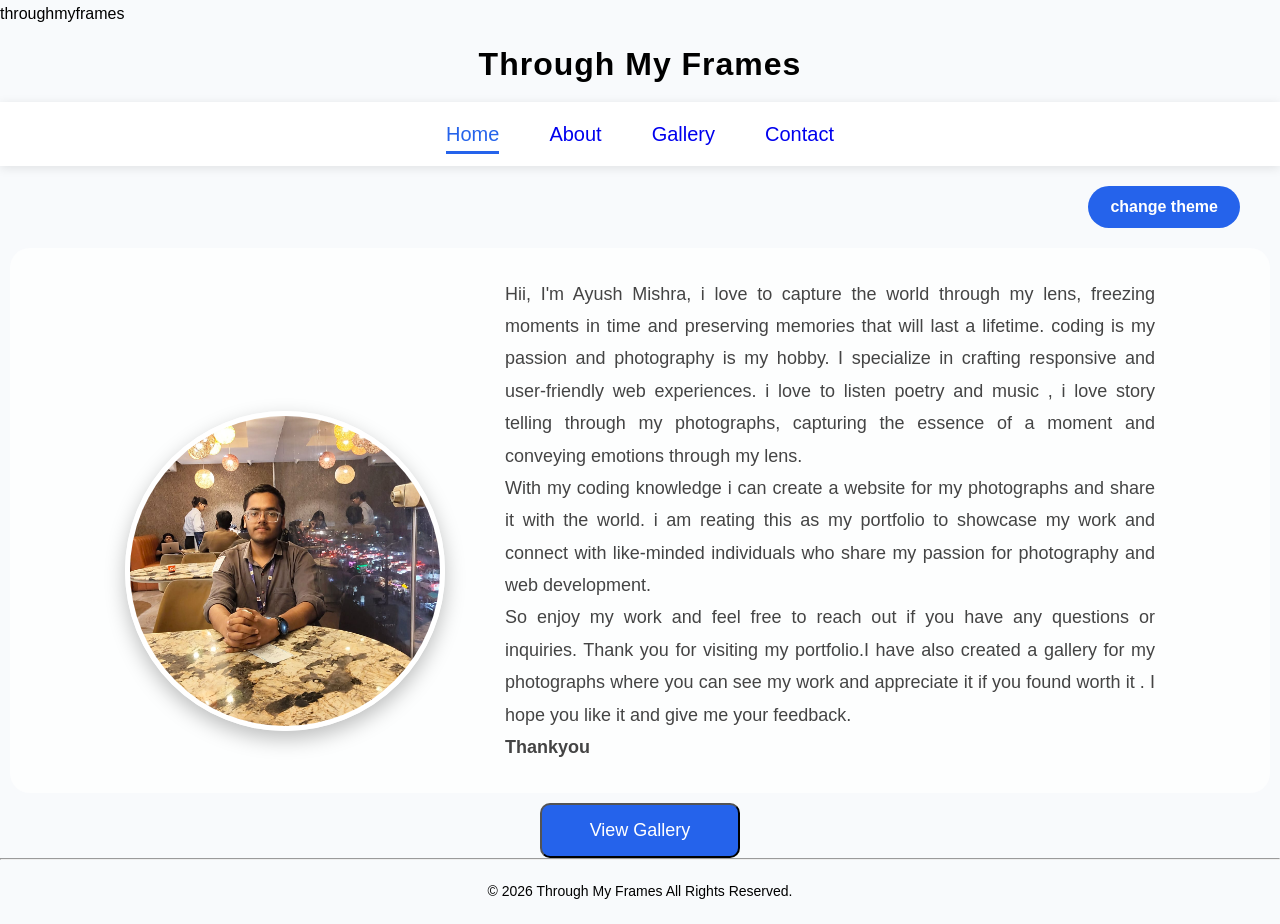
==== pages/index.html @ 6e07dfb7 "Added a dark mode feature on home screen" ====
<!DOCTYPE html>
<html lang="en">
<head>
    <meta charset="UTF-8">
    <meta name="viewport" content="width=device-width, initial-scale=1.0">
    <title>through my frames</title>
     <link rel="stylesheet" href="../CSS/style.css">
      
</head>
<body>
    <header>
         <p>throughmyframes</p>
    </header>

    <h1>Through my frames</h1>

    <div class="navbar">
         <ul>
            <li><a href="index.html" target="main" class="active">Home</a></li>
            <li><a href="about.html" target="main">About</a></li>
            <li><a href="gallery.html" target="main">Gallery</a></li>
            <li><a href="contact.html" target="main">Contact</a></li>
             
        </ul>
         </div>

         <!-- adding  a button to change theme -->

          <div class="theme-container">
    <button id="themeBtn">
        change theme
    </button>
</div>
                   <!--  main content -->
                     
         <div class="content">
            <img src="../images/ayush_Home.jpeg" class="profile" alt="ayush" >
             
            <p  id="intro"> 
                Hii, I'm Ayush Mishra, i love to capture the world through my lens, freezing moments 
                in time and preserving memories that will last a lifetime. coding is my passion and 
                photography is my hobby. I specialize in crafting responsive and user-friendly web experiences.
                 i love to listen poetry and music , i love story telling through my photographs, capturing
                  the essence of a moment and conveying emotions through my lens.
                         <br>
                  With my coding knowledge i can create a website for my photographs and share it with the world. 
                  i am reating this as my portfolio to showcase my work and connect with like-minded individuals 
                  who share my passion for photography and web development. 
                   <br>
                   So enjoy my work and feel free to reach out if you have any questions or inquiries.
                Thank you for visiting my portfolio.I have also created a gallery for my photographs 
                where you can see my work and appreciate it if you found worth it .
                   I hope you like it and give me your feedback.
                  <br>
                  <b>Thankyou</b>
                  
            </p>
         </div>

 
<div class="button">
    <button id="gallery-button" onclick="window.location.href='gallery.html'"> View Gallery</button>
</div> 

<hr>
     
    <footer class="footer">
        <p> © 2026 Through My Frames
All Rights Reserved.</p>
    </footer>



    <script src="../Javascript/script.js"></script>
</body>
</html>
---- CSS/style.css ----
*{
    padding: 0;
    margin: 0;
    box-sizing: border-box;
    font-family: Arial, Helvetica, sans-serif;
}
body{
    background-color:#f8fafc;
    color: #000000;
    line-height: 1.7;
    font-family: Arial, Helvetica, sans-serif;
    background-size: cover;
}
h1{
    text-align: center;
    font-weight: bold;
    margin: 10px;
    text-transform: capitalize;
    letter-spacing: 1px;
     

}
.navbar ul{
    min-height:55px;
    box-shadow: 0 2px 10px rgba(0, 0, 0, 0.1);
    border:  none;
    background-color: white;
     padding: 15px 0px;
    display: flex;
    flex-direction: row;
    justify-content: center;
    gap: 50px;
    list-style-type: none;
    text-decoration: none;
    flex-wrap: wrap;
     
}

.theme-container{
    display:flex;
    justify-content:flex-end;
    margin:20px 40px;
}

#themeBtn{
    background:#2563eb;
    color:white;
    border:none;
    padding:12px 22px;
    border-radius:30px;
    font-size:16px;
    font-weight:600;
    cursor:pointer;
    transition:.3s;
}

#themeBtn:hover{
    background:#1d4ed8;
    transform:scale(1.05);
}


li a{
    text-decoration: none;
     transition: 0.3s;
    text-transform: capitalize;
    font-size: 20px;
}

li a:hover{
    color: #2563eb;
    text-decoration: underline;
    transition: smooth 0.3s;
     }

.active{

    color:#2563eb;

    border-bottom:3px solid #2563eb;

    padding-bottom:6px;

}
 .content{
    background: rgba(255, 255, 255, 0.75);
    border-radius: 20px;
    padding: 30px;
    display: flex;
    justify-content: center;
    align-items: center;
    position: static;
    margin: 10px;
    gap: 60px;

 }
 
 img{
    aspect-ratio: 1/1;
    object-fit: cover;
    box-shadow: 0px 8px 20px rgba(0, 0, 0, 0.25);
    width:320px; 
    border: 5px solid white;
    border-radius: 50%;
    margin-top: 100px;
    display:block;
     transition: 0.3;}

    .profile:hover{
        transform:scale(1.05);
    }

#intro{ font-size: 18px; 
    color: #444;
    line-height: 1.8;     /*photo ke bagal me itni sgandaar tarike se content kaise likha hai. */
    text-align: justify;
    max-width:650px;
}
 

.button{
   display: flex;
   justify-content: center;
    align-items: center;
    
}  
#gallery-button{
    width: 200px;
    text-align: center;
    padding: 15px 40px;
    font-size: 18px;
    border-radius: 10px;
    background-color: #2563eb;
    transition: 0.3s;
    cursor: pointer;
    color: white;
}
button:hover{
    background-color: #1d4ed8;
    cursor: pointer;
    scale: 1.05;
}


footer{
    text-align: center;
    padding: 20px;
    background-color: #f8fafc;
    color: #000000;
    font-size: 14px;
}


.dark{
    background-color:#111827;
    color:white;
}
  
.dark .navbar ul{
    background:#1f2937;
    color:white;
}

/*
.dark .content{
    background:#1e293b;
}
*/

.dark .footer{
    background:#1f2937;
}  

/* 📱 Bade Mobile
+
📱 Tablet (Portrait Mode)
----------------------------------resposive design ----------------------- */




@media (max-width:768px){

    h1{
        font-size:34px;
    }

    .content{
        flex-direction:column;
        align-items:center;
        text-align:center;
    }

    .profile{
        width:240px;

        height:240px;

        margin-top: 20px;

        margin-bottom:20px;
    }

    .navbar ul{
        gap:10px;
    }

    .gallery{
        grid-template-columns:1fr;
        padding:15px;
    }

    .content{

padding:20px;

gap:30px;

}

#intro{

text-align:center;

font-size:16px;

}

#gallery-button{

width:180px;

font-size:16px;

}

footer{

padding:15px;

font-size:13px;

}

}


 

/* 
👉 Chhote Mobile Phones----------------for tablet------------------------- */



@media (max-width:480px){

    h1{
        font-size:28px;
    }

    header p{
        font-size:18px;
    }

    
    .profile{

width:180px;

height:180px;

}

    .content{

padding:20px;

gap:30px;

}

#intro{

text-align:center;

font-size:16px;

}

#gallery-button{

width:180px;

font-size:16px;

}

footer{

padding:15px;

font-size:13px;

}

}
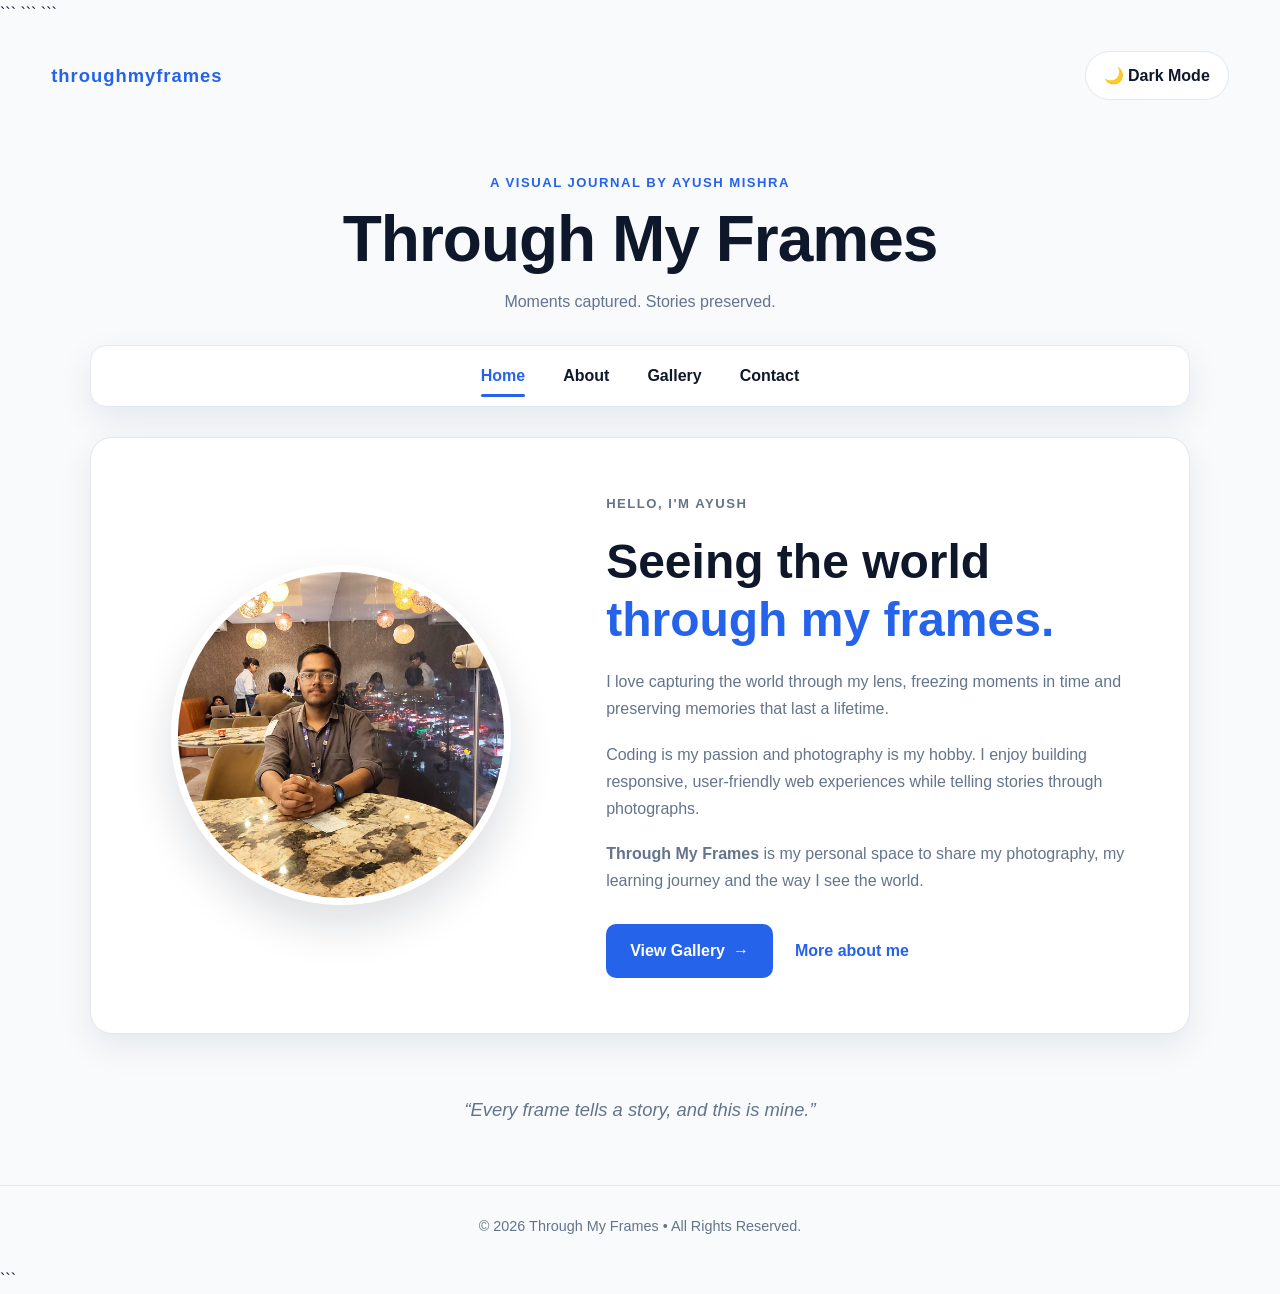
==== commit 434ddb44: "added local storage feature" ====
--- a/pages/index.html
+++ b/pages/index.html
@@ -1,76 +1,150 @@
-<!DOCTYPE html>
+ <!DOCTYPE html>
+
 <html lang="en">
 <head>
     <meta charset="UTF-8">
     <meta name="viewport" content="width=device-width, initial-scale=1.0">
-    <title>through my frames</title>
-     <link rel="stylesheet" href="../CSS/style.css">
-      
+    <title>Through My Frames</title>
+
+```
+<link rel="stylesheet" href="../CSS/style.css">
+```
+
 </head>
 <body>
-    <header>
-         <p>throughmyframes</p>
-    </header>
 
-    <h1>Through my frames</h1>
+```
+<header class="site-header">
+    <a class="brand" href="index.html">
+        throughmyframes
+    </a>
 
-    <div class="navbar">
-         <ul>
-            <li><a href="index.html" target="main" class="active">Home</a></li>
-            <li><a href="about.html" target="main">About</a></li>
-            <li><a href="gallery.html" target="main">Gallery</a></li>
-            <li><a href="contact.html" target="main">Contact</a></li>
-             
-        </ul>
-         </div>
-
-         <!-- adding  a button to change theme -->
-
-          <div class="theme-container">
-    <button id="themeBtn">
-        change theme
+    <button class="theme-btn" id="themeBtn" type="button">
+        🌙 Dark Mode
     </button>
-</div>
-                   <!--  main content -->
-                     
-         <div class="content">
-            <img src="../images/ayush_Home.jpeg" class="profile" alt="ayush" >
-             
-            <p  id="intro"> 
-                Hii, I'm Ayush Mishra, i love to capture the world through my lens, freezing moments 
-                in time and preserving memories that will last a lifetime. coding is my passion and 
-                photography is my hobby. I specialize in crafting responsive and user-friendly web experiences.
-                 i love to listen poetry and music , i love story telling through my photographs, capturing
-                  the essence of a moment and conveying emotions through my lens.
-                         <br>
-                  With my coding knowledge i can create a website for my photographs and share it with the world. 
-                  i am reating this as my portfolio to showcase my work and connect with like-minded individuals 
-                  who share my passion for photography and web development. 
-                   <br>
-                   So enjoy my work and feel free to reach out if you have any questions or inquiries.
-                Thank you for visiting my portfolio.I have also created a gallery for my photographs 
-                where you can see my work and appreciate it if you found worth it .
-                   I hope you like it and give me your feedback.
-                  <br>
-                  <b>Thankyou</b>
-                  
-            </p>
-         </div>
-
- 
-<div class="button">
-    <button id="gallery-button" onclick="window.location.href='gallery.html'"> View Gallery</button>
-</div> 
-
-<hr>
-     
-    <footer class="footer">
-        <p> © 2026 Through My Frames
-All Rights Reserved.</p>
-    </footer>
+</header>
 
 
+<main>
 
-    <script src="../Javascript/script.js"></script>
+    <section class="hero-heading">
+        <p class="eyebrow">
+            A visual journal by Ayush Mishra
+        </p>
+
+        <h1>
+            Through My Frames
+        </h1>
+
+        <p class="hero-subtitle">
+            Moments captured. Stories preserved.
+        </p>
+    </section>
+
+
+    <nav class="navbar" aria-label="Main navigation">
+
+        <a class="active" href="index.html">
+            Home
+        </a>
+
+        <a href="about.html">
+            About
+        </a>
+
+        <a href="gallery.html">
+            Gallery
+        </a>
+
+        <a href="contact.html">
+            Contact
+        </a>
+
+    </nav>
+
+
+    <section class="home-hero">
+
+        <div class="profile-wrap">
+
+            <img
+                src="../images/ayush_Home.jpeg"
+                alt="Portrait of Ayush Mishra"
+                class="profile"
+            >
+
+        </div>
+
+
+        <div class="home-copy">
+
+            <p class="eyebrow">
+                Hello, I'm Ayush
+            </p>
+
+            <h2>
+                Seeing the world
+                <span>through my frames.</span>
+            </h2>
+
+            <p>
+                I love capturing the world through my lens, freezing moments
+                in time and preserving memories that last a lifetime.
+            </p>
+
+            <p>
+                Coding is my passion and photography is my hobby. I enjoy
+                building responsive, user-friendly web experiences while
+                telling stories through photographs.
+            </p>
+
+            <p>
+                <strong>Through My Frames</strong> is my personal space to
+                share my photography, my learning journey and the way I see
+                the world.
+            </p>
+
+
+            <div class="hero-actions">
+
+                <a class="primary-btn" href="gallery.html">
+                    View Gallery
+                    <span>→</span>
+                </a>
+
+                <a class="text-btn" href="about.html">
+                    More about me
+                </a>
+
+            </div>
+
+        </div>
+
+    </section>
+
+
+    <section class="home-note">
+
+        <p>
+            “Every frame tells a story, and this is mine.”
+        </p>
+
+    </section>
+
+</main>
+
+
+<footer class="footer">
+
+    <p>
+        © 2026 Through My Frames • All Rights Reserved.
+    </p>
+
+</footer>
+
+
+<script src="../Javascript/script.js"></script>
+```
+
 </body>
-</html>+</html>
--- a/CSS/style.css
+++ b/CSS/style.css
@@ -1,306 +1,546 @@
-*{
+ /* =========================================
+   THROUGH MY FRAMES — GLOBAL DESIGN SYSTEM
+========================================= */
+
+:root {
+    --primary: #2563eb;
+    --primary-dark: #1d4ed8;
+    --bg: #f8fafc;
+    --surface: #ffffff;
+    --surface-soft: #f1f5f9;
+    --text: #0f172a;
+    --muted: #64748b;
+    --border: #e2e8f0;
+    --shadow: 0 12px 35px rgba(15, 23, 42, 0.08);
+    --shadow-hover: 0 20px 45px rgba(15, 23, 42, 0.14);
+    --radius: 22px;
+    --transition: 0.3s ease;
+}
+
+* {
+    margin: 0;
     padding: 0;
-    margin: 0;
     box-sizing: border-box;
+}
+
+html {
+    scroll-behavior: smooth;
+}
+
+body {
+    min-height: 100vh;
+    background: var(--bg);
+    color: var(--text);
     font-family: Arial, Helvetica, sans-serif;
-}
-body{
-    background-color:#f8fafc;
-    color: #000000;
     line-height: 1.7;
-    font-family: Arial, Helvetica, sans-serif;
-    background-size: cover;
-}
-h1{
+    transition: background-color var(--transition), color var(--transition);
+}
+
+a {
+    color: inherit;
+}
+
+button,
+input,
+textarea {
+    font: inherit;
+}
+
+button {
+    cursor: pointer;
+}
+
+.site-header {
+    width: min(1200px, 92%);
+    margin: auto;
+    padding: 24px 0;
+    display: flex;
+    justify-content: space-between;
+    align-items: center;
+}
+
+.brand {
+    color: var(--primary);
+    text-decoration: none;
+    font-size: 1.15rem;
+    font-weight: 700;
+    letter-spacing: 1px;
+}
+
+.theme-btn {
+    padding: 10px 18px;
+    border: 1px solid var(--border);
+    border-radius: 999px;
+    background: var(--surface);
+    color: var(--text);
+    font-weight: 600;
+    transition: transform var(--transition), border-color var(--transition);
+}
+
+.theme-btn:hover {
+    transform: translateY(-2px);
+    border-color: var(--primary);
+}
+
+.hero-heading,
+.page-heading {
+    width: min(1000px, 92%);
+    margin: auto;
     text-align: center;
-    font-weight: bold;
-    margin: 10px;
-    text-transform: capitalize;
-    letter-spacing: 1px;
-     
-
-}
-.navbar ul{
-    min-height:55px;
-    box-shadow: 0 2px 10px rgba(0, 0, 0, 0.1);
-    border:  none;
-    background-color: white;
-     padding: 15px 0px;
-    display: flex;
-    flex-direction: row;
-    justify-content: center;
-    gap: 50px;
-    list-style-type: none;
-    text-decoration: none;
-    flex-wrap: wrap;
-     
-}
-
-.theme-container{
-    display:flex;
-    justify-content:flex-end;
-    margin:20px 40px;
-}
-
-#themeBtn{
-    background:#2563eb;
-    color:white;
-    border:none;
-    padding:12px 22px;
-    border-radius:30px;
-    font-size:16px;
-    font-weight:600;
-    cursor:pointer;
-    transition:.3s;
-}
-
-#themeBtn:hover{
-    background:#1d4ed8;
-    transform:scale(1.05);
-}
-
-
-li a{
-    text-decoration: none;
-     transition: 0.3s;
-    text-transform: capitalize;
-    font-size: 20px;
-}
-
-li a:hover{
-    color: #2563eb;
-    text-decoration: underline;
-    transition: smooth 0.3s;
-     }
-
-.active{
-
-    color:#2563eb;
-
-    border-bottom:3px solid #2563eb;
-
-    padding-bottom:6px;
-
-}
- .content{
-    background: rgba(255, 255, 255, 0.75);
-    border-radius: 20px;
-    padding: 30px;
+    padding: 48px 0 30px;
+}
+
+.hero-heading h1,
+.page-heading h1 {
+    font-size: clamp(2.2rem, 5vw, 4rem);
+    line-height: 1.15;
+    letter-spacing: -1px;
+}
+
+.hero-subtitle,
+.page-heading > p:last-child {
+    margin-top: 12px;
+    color: var(--muted);
+}
+
+.eyebrow {
+    margin-bottom: 8px;
+    color: var(--primary);
+    font-size: 0.82rem;
+    font-weight: 700;
+    letter-spacing: 1.5px;
+    text-transform: uppercase;
+}
+
+.navbar {
+    width: min(1100px, 92%);
+    margin: 0 auto 30px;
+    padding: 16px 22px;
     display: flex;
     justify-content: center;
+    flex-wrap: wrap;
+    gap: 38px;
+    background: var(--surface);
+    border: 1px solid var(--border);
+    border-radius: 16px;
+    box-shadow: var(--shadow);
+}
+
+.navbar a {
+    position: relative;
+    color: var(--text);
+    text-decoration: none;
+    font-weight: 600;
+    transition: color var(--transition);
+}
+
+.navbar a::after {
+    content: "";
+    position: absolute;
+    left: 0;
+    bottom: -7px;
+    width: 0;
+    height: 3px;
+    border-radius: 10px;
+    background: var(--primary);
+    transition: width var(--transition);
+}
+
+.navbar a:hover,
+.navbar a.active {
+    color: var(--primary);
+}
+
+.navbar a:hover::after,
+.navbar a.active::after {
+    width: 100%;
+}
+
+.home-hero,
+.about-layout,
+.contact-layout {
+    width: min(1100px, 92%);
+    margin: 20px auto 60px;
+}
+
+.home-hero {
+    display: grid;
+    grid-template-columns: 0.85fr 1.15fr;
     align-items: center;
-    position: static;
-    margin: 10px;
-    gap: 60px;
-
- }
- 
- img{
-    aspect-ratio: 1/1;
+    gap: 70px;
+    padding: 55px;
+    background: var(--surface);
+    border: 1px solid var(--border);
+    border-radius: var(--radius);
+    box-shadow: var(--shadow);
+}
+
+.profile {
+    width: min(100%, 340px);
+    aspect-ratio: 1;
+    display: block;
+    margin: auto;
     object-fit: cover;
-    box-shadow: 0px 8px 20px rgba(0, 0, 0, 0.25);
-    width:320px; 
-    border: 5px solid white;
+    border: 7px solid var(--surface);
     border-radius: 50%;
-    margin-top: 100px;
-    display:block;
-     transition: 0.3;}
-
-    .profile:hover{
-        transform:scale(1.05);
-    }
-
-#intro{ font-size: 18px; 
-    color: #444;
-    line-height: 1.8;     /*photo ke bagal me itni sgandaar tarike se content kaise likha hai. */
-    text-align: justify;
-    max-width:650px;
-}
- 
-
-.button{
-   display: flex;
-   justify-content: center;
+    box-shadow: var(--shadow-hover);
+    transition: transform var(--transition);
+}
+
+.profile:hover,
+.about-image:hover {
+    transform: scale(1.035);
+}
+
+.home-copy h2,
+.about-visual h2,
+.contact-info h2,
+.contact-form-card h2 {
+    margin-bottom: 20px;
+    font-size: clamp(1.8rem, 4vw, 3rem);
+    line-height: 1.2;
+}
+
+.home-copy h2 span {
+    color: var(--primary);
+}
+
+.home-copy p,
+.about-copy p,
+.contact-intro {
+    margin-bottom: 18px;
+    color: var(--muted);
+}
+
+.hero-actions {
+    display: flex;
     align-items: center;
-    
-}  
-#gallery-button{
-    width: 200px;
+    flex-wrap: wrap;
+    gap: 22px;
+    margin-top: 30px;
+}
+
+.primary-btn {
+    display: inline-flex;
+    align-items: center;
+    justify-content: center;
+    gap: 8px;
+    padding: 13px 24px;
+    border: none;
+    border-radius: 10px;
+    background: var(--primary);
+    color: #fff;
+    text-decoration: none;
+    font-weight: 700;
+    transition: background-color var(--transition), transform var(--transition);
+}
+
+.primary-btn:hover {
+    background: var(--primary-dark);
+    transform: translateY(-3px);
+}
+
+.primary-btn span {
+    transition: transform var(--transition);
+}
+
+.primary-btn:hover span {
+    transform: translateX(4px);
+}
+
+.text-btn {
+    color: var(--primary);
+    text-decoration: none;
+    font-weight: 700;
+}
+
+.home-note {
+    width: min(700px, 90%);
+    margin: 0 auto 60px;
     text-align: center;
-    padding: 15px 40px;
-    font-size: 18px;
-    border-radius: 10px;
-    background-color: #2563eb;
-    transition: 0.3s;
-    cursor: pointer;
-    color: white;
-}
-button:hover{
-    background-color: #1d4ed8;
-    cursor: pointer;
-    scale: 1.05;
-}
-
-
-footer{
+    color: var(--muted);
+    font-style: italic;
+    font-size: 1.15rem;
+}
+
+.footer {
+    padding: 28px 20px;
+    border-top: 1px solid var(--border);
+    color: var(--muted);
     text-align: center;
-    padding: 20px;
-    background-color: #f8fafc;
-    color: #000000;
-    font-size: 14px;
-}
-
-
-.dark{
-    background-color:#111827;
-    color:white;
-}
-  
-.dark .navbar ul{
-    background:#1f2937;
-    color:white;
-}
-
-/*
-.dark .content{
-    background:#1e293b;
-}
-*/
-
-.dark .footer{
-    background:#1f2937;
-}  
-
-/* 📱 Bade Mobile
-+
-📱 Tablet (Portrait Mode)
-----------------------------------resposive design ----------------------- */
-
-
-
-
-@media (max-width:768px){
-
-    h1{
-        font-size:34px;
-    }
-
-    .content{
-        flex-direction:column;
-        align-items:center;
-        text-align:center;
-    }
-
-    .profile{
-        width:240px;
-
-        height:240px;
-
-        margin-top: 20px;
-
-        margin-bottom:20px;
-    }
-
-    .navbar ul{
-        gap:10px;
-    }
-
-    .gallery{
-        grid-template-columns:1fr;
-        padding:15px;
-    }
-
-    .content{
-
-padding:20px;
-
-gap:30px;
-
-}
-
-#intro{
-
-text-align:center;
-
-font-size:16px;
-
-}
-
-#gallery-button{
-
-width:180px;
-
-font-size:16px;
-
-}
-
-footer{
-
-padding:15px;
-
-font-size:13px;
-
-}
-
-}
-
-
- 
-
-/* 
-👉 Chhote Mobile Phones----------------for tablet------------------------- */
-
-
-
-@media (max-width:480px){
-
-    h1{
-        font-size:28px;
-    }
-
-    header p{
-        font-size:18px;
-    }
-
-    
-    .profile{
-
-width:180px;
-
-height:180px;
-
-}
-
-    .content{
-
-padding:20px;
-
-gap:30px;
-
-}
-
-#intro{
-
-text-align:center;
-
-font-size:16px;
-
-}
-
-#gallery-button{
-
-width:180px;
-
-font-size:16px;
-
-}
-
-footer{
-
-padding:15px;
-
-font-size:13px;
-
-}
-
-}+    font-size: 0.9rem;
+}
+
+/* ABOUT */
+
+.about-layout {
+    display: grid;
+    grid-template-columns: 0.85fr 1.15fr;
+    gap: 70px;
+    align-items: center;
+}
+
+.about-visual,
+.about-copy,
+.contact-info,
+.contact-form-card {
+    padding: 36px;
+    background: var(--surface);
+    border: 1px solid var(--border);
+    border-radius: var(--radius);
+    box-shadow: var(--shadow);
+}
+
+.about-image {
+    width: min(100%, 320px);
+    aspect-ratio: 1;
+    display: block;
+    margin: 25px auto;
+    object-fit: cover;
+    border-radius: 50%;
+    border: 6px solid var(--surface);
+    box-shadow: var(--shadow-hover);
+    transition: transform var(--transition);
+}
+
+.interest-list {
+    display: flex;
+    flex-direction: column;
+    gap: 10px;
+    color: var(--muted);
+    text-align: center;
+}
+
+.about-copy blockquote {
+    margin-top: 28px;
+    padding-left: 20px;
+    border-left: 3px solid var(--primary);
+    color: var(--primary);
+    font-size: 1.15rem;
+    font-style: italic;
+}
+
+.about-copy cite {
+    display: block;
+    margin-top: 8px;
+    color: var(--muted);
+    font-size: 0.9rem;
+}
+
+/* GALLERY */
+
+.gallery {
+    width: min(1300px, 92%);
+    margin: 20px auto 70px;
+    display: grid;
+    grid-template-columns: repeat(3, 1fr);
+    gap: 28px;
+}
+
+.photo-card {
+    overflow: hidden;
+    background: var(--surface);
+    border: 1px solid var(--border);
+    border-radius: 18px;
+    box-shadow: var(--shadow);
+    transition: transform var(--transition), box-shadow var(--transition);
+}
+
+.photo-card:hover {
+    transform: translateY(-7px);
+    box-shadow: var(--shadow-hover);
+}
+
+.photo-link {
+    display: block;
+    overflow: hidden;
+}
+
+.photo-card img {
+    width: 100%;
+    height: 300px;
+    display: block;
+    object-fit: cover;
+    transition: transform 0.5s ease;
+}
+
+.photo-card:hover img {
+    transform: scale(1.06);
+}
+
+.caption {
+    padding: 18px 20px 20px;
+}
+
+.caption h2 {
+    font-size: 1.08rem;
+}
+
+.caption p {
+    margin-top: 4px;
+    color: var(--muted);
+    font-size: 0.9rem;
+}
+
+/* CONTACT */
+
+.contact-layout {
+    display: grid;
+    grid-template-columns: 0.85fr 1.15fr;
+    gap: 30px;
+}
+
+.contact-links {
+    display: grid;
+    gap: 12px;
+    margin-top: 28px;
+}
+
+.contact-links a {
+    display: flex;
+    align-items: center;
+    gap: 14px;
+    padding: 13px;
+    border-radius: 12px;
+    text-decoration: none;
+    transition: background-color var(--transition), transform var(--transition);
+}
+
+.contact-links a:hover {
+    background: var(--surface-soft);
+    transform: translateX(4px);
+}
+
+.contact-links a > span {
+    font-size: 1.4rem;
+}
+
+.contact-links small,
+.contact-links strong {
+    display: block;
+}
+
+.contact-links small {
+    color: var(--muted);
+}
+
+.contact-links strong {
+    color: var(--text);
+    font-size: 0.95rem;
+}
+
+.contact-form-card form {
+    display: grid;
+    gap: 18px;
+    margin-top: 28px;
+}
+
+.form-grid {
+    display: grid;
+    grid-template-columns: 1fr 1fr;
+    gap: 16px;
+}
+
+label {
+    display: grid;
+    gap: 7px;
+    color: var(--muted);
+    font-size: 0.9rem;
+    font-weight: 600;
+}
+
+input,
+textarea {
+    width: 100%;
+    padding: 13px 14px;
+    border: 1px solid var(--border);
+    border-radius: 9px;
+    outline: none;
+    background: var(--surface-soft);
+    color: var(--text);
+    transition: border-color var(--transition), box-shadow var(--transition);
+}
+
+textarea {
+    resize: vertical;
+}
+
+input:focus,
+textarea:focus {
+    border-color: var(--primary);
+    box-shadow: 0 0 0 3px rgba(37, 99, 235, 0.12);
+}
+
+.form-message {
+    min-height: 24px;
+    color: var(--primary);
+    font-weight: 600;
+}
+
+/* DARK MODE */
+
+body.dark-mode {
+    --bg: #0f172a;
+    --surface: #1e293b;
+    --surface-soft: #273449;
+    --text: #f8fafc;
+    --muted: #cbd5e1;
+    --border: #334155;
+}
+
+/* RESPONSIVE */
+
+@media (max-width: 900px) {
+    .home-hero,
+    .about-layout,
+    .contact-layout {
+        grid-template-columns: 1fr;
+    }
+
+    .home-hero {
+        text-align: center;
+    }
+
+    .hero-actions {
+        justify-content: center;
+    }
+
+    .gallery {
+        grid-template-columns: repeat(2, 1fr);
+    }
+}
+
+@media (max-width: 600px) {
+    .site-header {
+        width: 90%;
+    }
+
+    .hero-heading,
+    .page-heading {
+        padding-top: 30px;
+    }
+
+    .navbar {
+        gap: 20px;
+    }
+
+    .home-hero,
+    .about-visual,
+    .about-copy,
+    .contact-info,
+    .contact-form-card {
+        padding: 25px 20px;
+    }
+
+    .gallery {
+        grid-template-columns: 1fr;
+    }
+
+    .photo-card img {
+        height: 260px;
+    }
+
+    .form-grid {
+        grid-template-columns: 1fr;
+    }
+}
